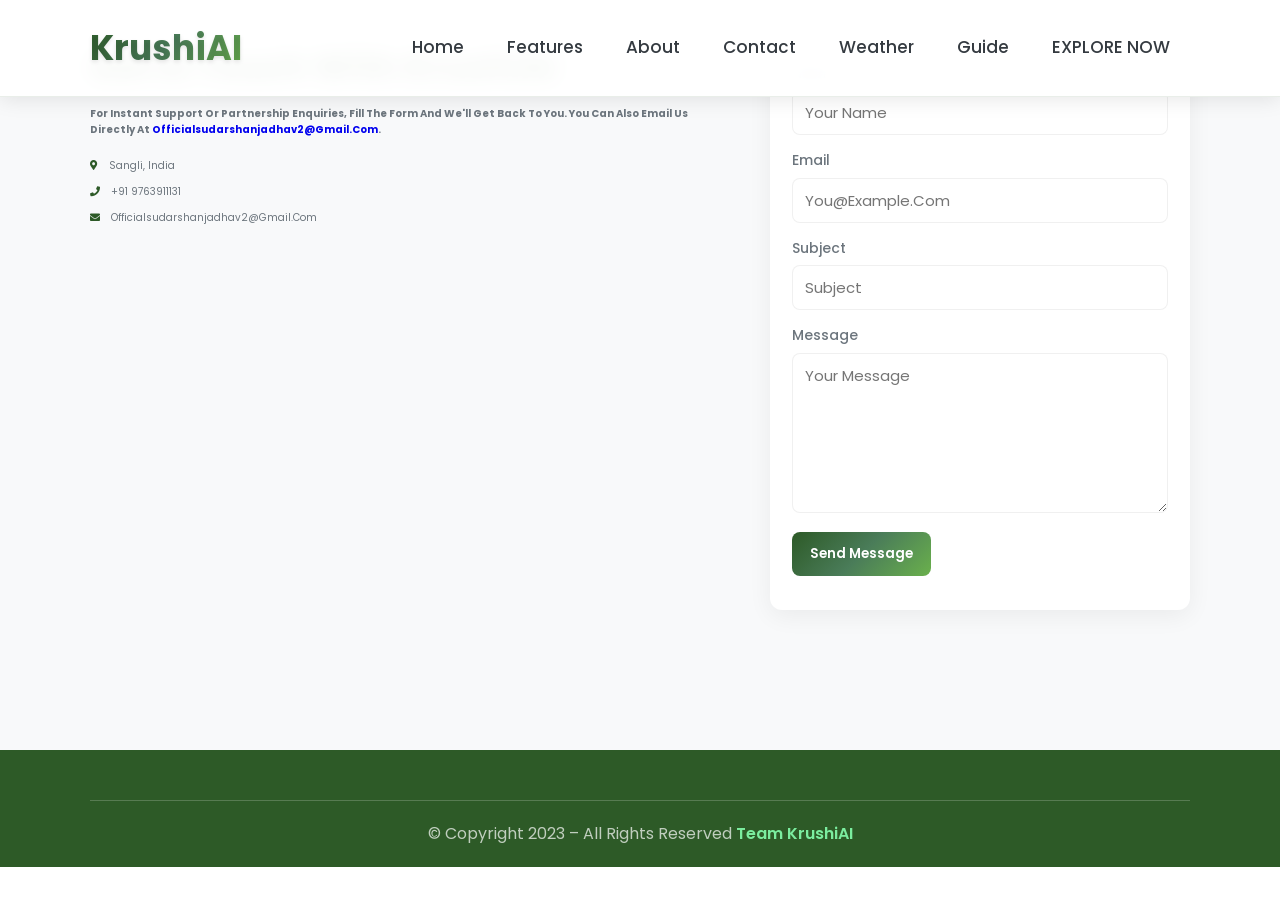
==== contact/index.html @ f76bc77a "Added" ====
<!DOCTYPE html>
<html lang="en">
  <head>
    <meta charset="utf-8" />
    <meta name="viewport" content="width=device-width, initial-scale=1" />
    <title>Contact — KrushiAI</title>
    <link rel="stylesheet" href="../css/style.css" />
    <link rel="stylesheet" href="https://cdnjs.cloudflare.com/ajax/libs/font-awesome/5.15.4/css/all.min.css" />
    <link rel="stylesheet" href="styles.css" />
  </head>
  <body>
    <!-- Shared header (same as site) -->
    <header class="header">
      <div class="logo">
        <a href="../index.html"><h1>KrushiAI</h1></a>
      </div>

      <nav class="navbar">
        <a href="../index.html">Home</a>
        <a href="../index.html">Features</a>
        <a href="../index.html">About</a>
        <a href="#footer">Contact</a>
        <a href="../KrushiAI-Weather-Forecast/index.html">Weather</a>
        <a href="../guide/index.html">Guide</a>
        <a href="../explore/index.html">EXPLORE NOW</a>
      </nav>

      <div class="fas fa-bars" id="menu-btn"></div>
    </header>

    <main class="contact-page">
      <section class="contact-hero">
        <div class="container">
          <div class="contact-grid">
            <div class="contact-info">
              <h1>Get in Touch with KrushiAI</h1>
              <p><b>
                For instant support or partnership enquiries, fill the form and
                we'll get back to you. You can also email us directly at
                <a href="mailto:officialsudarshanjadhav2@gmail.com">officialsudarshanjadhav2@gmail.com</a>.
              </b></p>

              <ul class="contact-list">
                <li><i class="fas fa-map-marker-alt"></i> Sangli, India</li>
                <li><i class="fas fa-phone"></i> +91 9763911131</li>
                <li><i class="fas fa-envelope"></i> officialsudarshanjadhav2@gmail.com</li>
              </ul>
            </div>

            <div class="contact-form-card">
              <form id="contactForm" class="contact-form" novalidate>
                <div class="form-row">
                  <label for="name">Name</label>
                  <input id="name" name="name" type="text" placeholder="Your name" required />
                </div>

                <div class="form-row">
                  <label for="email">Email</label>
                  <input id="email" name="email" type="email" placeholder="you@example.com" required />
                </div>

                <div class="form-row">
                  <label for="subject">Subject</label>
                  <input id="subject" name="subject" type="text" placeholder="Subject" />
                </div>

                <div class="form-row">
                  <label for="message">Message</label>
                  <textarea id="message" name="message" rows="6" placeholder="Your message" required></textarea>
                </div>

                <div class="form-actions">
                  <button type="submit" class="card-btn">Send Message</button>
                </div>

                <div id="formStatus" class="form-status" aria-live="polite"></div>
              </form>
            </div>
          </div>
        </div>
      </section>
    </main>

    <footer class="footer" id="footer">
      <div class="credit">© Copyright 2023 – All Rights Reserved <span>Team KrushiAI</span></div>
    </footer>

    <script>
      // Simple client-side validation + demonstration submission
      document.getElementById('contactForm').addEventListener('submit', function (e) {
        e.preventDefault();
        const status = document.getElementById('formStatus');
        const name = document.getElementById('name').value.trim();
        const email = document.getElementById('email').value.trim();
        const message = document.getElementById('message').value.trim();

        if (!name || !email || !message) {
          status.textContent = 'Please fill in required fields.';
          status.style.color = '#dc2626';
          return;
        }

        // Fake submission for demo — replace with real API endpoint as needed
        status.textContent = 'Sending message...';
        status.style.color = '';

        setTimeout(() => {
          status.textContent = 'Thanks — your message has been sent.';
          status.style.color = 'green';
          document.getElementById('contactForm').reset();
        }, 900);
      });
    </script>
  </body>
</html>
---- css/style.css ----
/* Import Google Fonts */
@import url('https://fonts.googleapis.com/css2?family=Poppins:wght@100;300;400;500;600;700;800;900&display=swap');
@import url('https://fonts.googleapis.com/css2?family=Inter:wght@300;400;500;600;700&display=swap');

/* CSS Variables for consistent theming */
:root {
  --primary-green: #2d5a27;
  --secondary-green: #4a7c59;
  --accent-green: #6ab04c;
  --light-green: #7bed9f;
  --dark-green: #1e3a1a;
  --earth-brown: #8b4513;
  --warm-yellow: #f39c12;
  --sky-blue: #3498db;
  --white: #ffffff;
  --light-gray: #f8f9fa;
  --medium-gray: #6c757d;
  --dark-gray: #343a40;
  --shadow: rgba(0, 0, 0, 0.1);
  --shadow-dark: rgba(0, 0, 0, 0.2);
  --gradient-green: linear-gradient(135deg, #2d5a27, #4a7c59, #6ab04c);
  --gradient-earth: linear-gradient(135deg, #8b4513, #a0522d, #cd853f);
}

/* Global Styles */
* {
  font-family: 'Poppins', sans-serif;
  margin: 0;
  padding: 0;
  box-sizing: border-box;
  outline: none;
  border: none;
  text-decoration: none;
  text-transform: capitalize;
  transition: all 0.3s cubic-bezier(0.4, 0, 0.2, 1);
}

*::selection {
  background: var(--accent-green);
  color: var(--white);
}

html {
  font-size: 62.5%;
  overflow-x: hidden;
  scroll-padding-top: 9rem;
  scroll-behavior: smooth;
}

body {
  background: var(--white);
  line-height: 1.6;
  color: var(--dark-gray);
}

/* Scrollbar Styling */
::-webkit-scrollbar {
  width: 10px;
}

::-webkit-scrollbar-track {
  background: var(--light-gray);
}

::-webkit-scrollbar-thumb {
  background: var(--gradient-green);
  border-radius: 50px;
}

::-webkit-scrollbar-thumb:hover {
  background: var(--dark-green);
}

/* Header Styles */
.header {
  position: fixed;
  top: 0;
  left: 0;
  right: 0;
  z-index: 1000;
  display: flex;
  align-items: center;
  justify-content: space-between;
  padding: 2rem 7%;
  background: rgba(255, 255, 255, 0.95);
  backdrop-filter: blur(10px);
  border-bottom: 1px solid rgba(45, 90, 39, 0.1);
  box-shadow: 0 2px 20px var(--shadow);
}

.header.active {
  background: var(--white);
  box-shadow: 0 2px 30px var(--shadow-dark);
}

.header .logo h1 {
  font-size: 3.5rem;
  color: var(--primary-green);
  font-weight: 700;
  background: var(--gradient-green);
  -webkit-background-clip: text;
  background-clip: text;
  -webkit-text-fill-color: transparent;
  text-shadow: 0 2px 4px var(--shadow);
}

.header .navbar a {
  font-size: 1.7rem;
  margin: 0 1rem;
  color: var(--dark-gray);
  font-weight: 500;
  position: relative;
  padding: 0.5rem 1rem;
}

.header .navbar a:hover {
  color: var(--primary-green);
}

.header .navbar a::before {
  content: '';
  position: absolute;
  bottom: 0;
  left: 50%;
  width: 0;
  height: 3px;
  background: var(--gradient-green);
  transform: translateX(-50%);
  transition: width 0.3s ease;
}

.header .navbar a:hover::before {
  width: 100%;
}

.header .navbar .btn {
  background: var(--gradient-green);
  color: var(--white);
  padding: 1rem 2.5rem;
  border-radius: 50px;
  font-weight: 600;
  margin-left: 1rem;
  box-shadow: 0 4px 15px rgba(45, 90, 39, 0.3);
}

.header .navbar .btn:hover {
  transform: translateY(-2px);
  box-shadow: 0 6px 20px rgba(45, 90, 39, 0.4);
}

#menu-btn {
  font-size: 2.5rem;
  cursor: pointer;
  color: var(--primary-green);
  display: none;
}

/* Home Section */
.home {
  display: flex;
  align-items: center;
  flex-wrap: wrap;
  gap: 1.5rem;
  padding: 12rem 7% 8rem;
  min-height: 100vh;
  background: linear-gradient(135deg, #f8f9fa 0%, #e9ecef 100%);
  position: relative;
  overflow: hidden;
}

.home::before {
  content: '';
  position: absolute;
  top: 0;
  left: 0;
  right: 0;
  bottom: 0;
  background: url('data:image/svg+xml,<svg xmlns="http://www.w3.org/2000/svg" viewBox="0 0 1000 1000"><defs><pattern id="grain" width="100" height="100" patternUnits="userSpaceOnUse"><circle cx="50" cy="50" r="1" fill="%23acc83c" opacity="0.1"/></pattern></defs><rect width="100%" height="100%" fill="url(%23grain)"/></svg>');
  opacity: 0.3;
  pointer-events: none;
}

.home .content {
  flex: 1 1 45rem;
  z-index: 2;
}

.home .content h1 {
  font-size: 6rem;
  color: var(--primary-green);
  font-weight: 800;
  line-height: 1.1;
  margin-bottom: 2rem;
  background: var(--gradient-green);
  -webkit-background-clip: text;
  background-clip: text;
  -webkit-text-fill-color: transparent;
  text-shadow: 0 4px 8px var(--shadow);
}

.home .content p {
  font-size: 2.2rem;
  color: var(--medium-gray);
  font-weight: 400;
  line-height: 1.6;
  margin-bottom: 3rem;
  font-family: 'Inter', sans-serif;
}

.home-btn {
  display: inline-block;
  padding: 1.5rem 4rem;
  font-size: 1.8rem;
  color: var(--white);
  background: var(--gradient-green);
  border-radius: 50px;
  font-weight: 600;
  box-shadow: 0 6px 20px rgba(45, 90, 39, 0.3);
  position: relative;
  overflow: hidden;
}

.home-btn::before {
  content: '';
  position: absolute;
  top: 0;
  left: -100%;
  width: 100%;
  height: 100%;
  background: linear-gradient(90deg, transparent, rgba(255, 255, 255, 0.3), transparent);
  transition: left 0.5s ease;
}

.home-btn:hover::before {
  left: 100%;
}

.home-btn:hover {
  transform: translateY(-3px);
  box-shadow: 0 10px 30px rgba(45, 90, 39, 0.4);
}

.home .image {
  flex: 1 1 45rem;
  z-index: 2;
}

.home .image img {
  width: 100%;
  height: auto;
  border-radius: 20px;
  box-shadow: 0 10px 40px var(--shadow-dark);
  filter: brightness(1.1) contrast(1.05);
}

/* Features Section */
.features {
  padding: 8rem 7%;
  background: var(--white);
}

.heading {
  text-align: center;
  padding-bottom: 5rem;
}

.heading h1 {
  font-size: 4.5rem;
  color: var(--primary-green);
  font-weight: 700;
  margin-bottom: 2rem;
  position: relative;
}

.heading h1::after {
  content: '';
  position: absolute;
  bottom: -1rem;
  left: 50%;
  transform: translateX(-50%);
  width: 10rem;
  height: 4px;
  background: var(--gradient-green);
  border-radius: 2px;
}

.heading p {
  font-size: 1.8rem;
  color: var(--medium-gray);
  line-height: 1.8;
  max-width: 80rem;
  margin: 0 auto;
  font-family: 'Inter', sans-serif;
}

/* Button Container */
.button-container0 {
  display: flex;
  justify-content: center;
  flex-wrap: wrap;
  gap: 2rem;
  margin: 5rem 0;
}

.buttonn {
  padding: 1.2rem 2.5rem;
  font-size: 1.6rem;
  color: var(--primary-green);
  background: var(--white);
  border: 2px solid var(--primary-green);
  border-radius: 50px;
  font-weight: 500;
  cursor: pointer;
  transition: all 0.3s ease;
  position: relative;
  overflow: hidden;
}

.buttonn::before {
  content: '';
  position: absolute;
  top: 0;
  left: -100%;
  width: 100%;
  height: 100%;
  background: var(--gradient-green);
  transition: left 0.3s ease;
  z-index: -1;
}

.buttonn:hover::before,
.buttonn.active::before {
  left: 0;
}

.buttonn:hover,
.buttonn.active {
  color: var(--white);
  transform: translateY(-2px);
  box-shadow: 0 5px 15px rgba(45, 90, 39, 0.3);
}

/* Features Row */
.features .row {
  display: flex;
  align-items: center;
  flex-wrap: wrap;
  gap: 3rem;
  margin: 5rem 0;
}

.features .row .image {
  flex: 1 1 45rem;
}

.features .row .image img {
  width: 100%;
  height: auto;
  border-radius: 15px;
  box-shadow: 0 8px 30px var(--shadow);
  transition: transform 0.3s ease;
}

.features .row .image img:hover {
  transform: scale(1.02);
}

.rounded-corner-image {
  border-radius: 20px !important;
  object-fit: cover;
  filter: brightness(1.05) contrast(1.1);
}

.features .row .content {
  flex: 1 1 45rem;
  padding: 2rem;
}

.features .row .content h1 {
  font-size: 3.5rem;
  color: var(--primary-green);
  font-weight: 700;
  margin-bottom: 2rem;
  line-height: 1.2;
}

.features .row .content p {
  font-size: 1.7rem;
  color: var(--medium-gray);
  line-height: 1.8;
  margin-bottom: 3rem;
  font-family: 'Inter', sans-serif;
}

.all-btn {
  display: inline-block;
  padding: 1.2rem 3rem;
  font-size: 1.6rem;
  color: var(--white);
  background: var(--gradient-green);
  border-radius: 50px;
  font-weight: 600;
  box-shadow: 0 4px 15px rgba(45, 90, 39, 0.3);
  position: relative;
  overflow: hidden;
}

.all-btn:hover {
  transform: translateY(-2px);
  box-shadow: 0 6px 20px rgba(45, 90, 39, 0.4);
}

/* About Section */
.about {
  padding: 8rem 7%;
  background: linear-gradient(135deg, #f8f9fa 0%, #e9ecef 100%);
}

.about .box-container {
  display: grid;
  grid-template-columns: repeat(auto-fit, minmax(30rem, 1fr));
  gap: 3rem;
  margin-top: 5rem;
}

.about .box {
  background: var(--white);
  border-radius: 20px;
  padding: 3rem;
  text-align: center;
  box-shadow: 0 8px 30px var(--shadow);
  transition: transform 0.3s ease, box-shadow 0.3s ease;
  position: relative;
  overflow: hidden;
}

.about .box::before {
  content: '';
  position: absolute;
  top: 0;
  left: 0;
  width: 100%;
  height: 4px;
  background: var(--gradient-green);
}

.about .box:hover {
  transform: translateY(-10px);
  box-shadow: 0 15px 40px var(--shadow-dark);
}

.about .box img {
  width: 12rem;
  height: 12rem;
  border-radius: 50%;
  object-fit: cover;
  margin-bottom: 2rem;
  border: 4px solid var(--accent-green);
  transition: transform 0.3s ease;
}

.about .box:hover img {
  transform: scale(1.1);
}

.about .box h3 {
  font-size: 2.2rem;
  color: var(--primary-green);
  font-weight: 600;
  margin-bottom: 1rem;
}

.about .box p {
  font-size: 1.5rem;
  color: var(--medium-gray);
  margin-bottom: 2rem;
  line-height: 1.6;
}

.about .box a {
  display: inline-block;
  margin: 0 0.5rem;
}

.about .box a i {
  display: inline-block;
  width: 4rem;
  height: 4rem;
  line-height: 4rem;
  border-radius: 50%;
  color: var(--white);
  font-size: 1.8rem;
  transition: transform 0.3s ease, box-shadow 0.3s ease;
}

.about .box a i.fa-instagram {
  background: linear-gradient(45deg, #f09433, #e6683c, #dc2743, #cc2366, #bc1888);
}

.about .box a i.fa-linkedin,
.about .box a i.fa-linkedin-in {
  background: #0077b5;
}

.about .box a i.fa-github {
  background: var(--dark-gray);
}

.about .box a:hover i {
  transform: translateY(-3px);
  box-shadow: 0 5px 15px rgba(0, 0, 0, 0.3);
}

/* Footer Section */
.footer {
  background: var(--primary-green);
  padding: 5rem 7% 2rem;
  color: var(--white);
}

.footer .box-container {
  display: grid;
  grid-template-columns: repeat(auto-fit, minmax(25rem, 1fr));
  gap: 3rem;
  margin-bottom: 3rem;
}

.footer .box h3 {
  font-size: 2.2rem;
  font-weight: 600;
  margin-bottom: 2rem;
  color: var(--light-green);
}

.footer .box a {
  display: block;
  font-size: 1.6rem;
  color: rgba(255, 255, 255, 0.8);
  margin: 1rem 0;
  transition: all 0.3s ease;
  padding: 0.5rem 0;
}

.footer .box a:hover {
  color: var(--light-green);
  padding-left: 2rem;
}

.footer .box a i {
  margin-right: 1rem;
  color: var(--light-green);
}

.footer .social-links {
  text-align: center;
  margin: 3rem 0;
  padding: 2rem 0;
  border-top: 1px solid rgba(255, 255, 255, 0.2);
}

.footer .social-links a {
  display: inline-block;
  width: 5rem;
  height: 5rem;
  line-height: 5rem;
  border-radius: 50%;
  color: var(--white);
  font-size: 2rem;
  margin: 0 1rem;
  background: rgba(255, 255, 255, 0.1);
  transition: all 0.3s ease;
}

.footer .social-links a:hover {
  background: var(--light-green);
  transform: translateY(-3px);
  box-shadow: 0 5px 15px rgba(0, 0, 0, 0.3);
}

.footer .credit {
  text-align: center;
  font-size: 1.6rem;
  color: rgba(255, 255, 255, 0.7);
  padding-top: 2rem;
  border-top: 1px solid rgba(255, 255, 255, 0.2);
}

.footer .credit span {
  color: var(--light-green);
  font-weight: 600;
}

/* Responsive Design */
@media (max-width: 991px) {
  html {
    font-size: 55%;
  }

  .header {
    padding: 2rem;
  }

  section {
    padding: 5rem 2rem;
  }
}

@media (max-width: 768px) {
  #menu-btn {
    display: initial;
  }

  .header .navbar {
    position: absolute;
    top: 115%;
    right: 2rem;
    border-radius: 1rem;
    box-shadow: 0 1rem 3rem var(--shadow-dark);
    width: 30rem;
    border: 1px solid rgba(0, 0, 0, 0.1);
    background: var(--white);
    transform: scale(0);
    opacity: 0;
    transform-origin: top right;
    transition: all 0.3s ease;
  }

  .header .navbar.active {
    transform: scale(1);
    opacity: 1;
  }

  .header .navbar a {
    font-size: 2rem;
    display: block;
    margin: 2.5rem;
  }

  .header .navbar .btn {
    margin-left: 2.5rem;
  }

  .home .content h1 {
    font-size: 4.5rem;
  }

  .home .content p {
    font-size: 2rem;
  }

  .heading h1 {
    font-size: 3.5rem;
  }

  .features .row .content h1 {
    font-size: 2.8rem;
  }

  .button-container0 {
    flex-direction: column;
    align-items: center;
  }

  .buttonn {
    width: 90%;
    text-align: center;
  }
}

@media (max-width: 450px) {
  html {
    font-size: 50%;
  }

  .home .content h1 {
    font-size: 4rem;
  }

  .about .box-container {
    grid-template-columns: 1fr;
  }

  .footer .box-container {
    grid-template-columns: 1fr;
  }
}

/* Animation Classes */
@keyframes fadeInUp {
  from {
    opacity: 0;
    transform: translateY(30px);
  }
  to {
    opacity: 1;
    transform: translateY(0);
  }
}

@keyframes fadeInLeft {
  from {
    opacity: 0;
    transform: translateX(-30px);
  }
  to {
    opacity: 1;
    transform: translateX(0);
  }
}

@keyframes fadeInRight {
  from {
    opacity: 0;
    transform: translateX(30px);
  }
  to {
    opacity: 1;
    transform: translateX(0);
  }
}

.animate-on-scroll {
  opacity: 0;
  animation: fadeInUp 0.8s ease forwards;
}

/* Loading Animation */
.loading {
  position: relative;
  overflow: hidden;
}

.loading::after {
  content: '';
  position: absolute;
  top: 0;
  left: -100%;
  width: 100%;
  height: 100%;
  background: linear-gradient(90deg, transparent, rgba(255, 255, 255, 0.4), transparent);
  animation: loading 1.5s infinite;
}

@keyframes loading {
  0% { left: -100%; }
  100% { left: 100%; }
}

/* Utility Classes */
.text-center { text-align: center; }
.text-left { text-align: left; }
.text-right { text-align: right; }

.mt-1 { margin-top: 1rem; }
.mt-2 { margin-top: 2rem; }
.mt-3 { margin-top: 3rem; }

.mb-1 { margin-bottom: 1rem; }
.mb-2 { margin-bottom: 2rem; }
.mb-3 { margin-bottom: 3rem; }

.p-1 { padding: 1rem; }
.p-2 { padding: 2rem; }
.p-3 { padding: 3rem; }

/* Print Styles */
@media print {
  * {
    box-shadow: none !important;
    text-shadow: none !important;
  }
  
  .header,
  .footer {
    display: none;
  }
  
  body {
    font-size: 12pt;
    line-height: 1.5;
  }
}
---- contact/styles.css ----
/* Page-specific tweaks for Contact page — builds on ../css/style.css */

:root {
  --contact-max-width: 1100px;
}

.contact-page {
  padding: 40px 20px 80px;
  background: var(--light-gray);
  min-height: calc(100vh - 150px);
}

.container {
  max-width: var(--contact-max-width);
  margin: 0 auto;
}

.contact-grid {
  display: grid;
  grid-template-columns: 1fr 420px;
  gap: 40px;
  align-items: start;
}

.contact-info h1 {
  font-size: 34px;
  margin-bottom: 12px;
  color: var(--primary-green);
}

.contact-info p {
  color: var(--medium-gray);
  margin-bottom: 20px;
}

.contact-list {
  list-style: none;
  padding: 0;
  margin: 0;
}

.contact-list li {
  margin: 10px 0;
  color: var(--medium-gray);
}

.contact-list i {
  margin-right: 8px;
  color: var(--primary-green);
}

.contact-form-card {
  background: var(--white);
  border-radius: 12px;
  padding: 22px;
  box-shadow: 0 6px 24px rgba(0,0,0,0.06);
}

.contact-form .form-row {
  margin-bottom: 14px;
}

.contact-form label {
  display: block;
  margin-bottom: 6px;
  font-size: 14px;
  color: var(--medium-gray);
  font-weight: 500;
}

.contact-form input,
.contact-form textarea {
  width: 100%;
  padding: 10px 12px;
  border: 1px solid rgba(0,0,0,0.06);
  border-radius: 8px;
  font-size: 15px;
  transition: border-color 0.3s ease;
}

.contact-form input:focus,
.contact-form textarea:focus {
  outline: none;
  border-color: var(--primary-green);
  box-shadow: 0 0 0 2px rgba(45, 90, 39, 0.1);
}

.form-actions {
  margin-top: 10px;
}

.card-btn {
  background: var(--gradient-green);
  color: var(--white);
  padding: 12px 18px;
  border-radius: 8px;
  border: none;
  cursor: pointer;
  font-weight: 600;
  transition: all 0.3s ease;
}

.card-btn:hover {
  transform: translateY(-2px);
  box-shadow: 0 4px 15px rgba(45, 90, 39, 0.3);
}

.form-status {
  margin-top: 12px;
  font-size: 14px;
  font-weight: 500;
}

@media (max-width: 900px) {
  .contact-grid {
    grid-template-columns: 1fr;
  }

  #menu-btn {
    display: block;
  }
}

@media (max-width: 768px) {
  .contact-page {
    padding: 20px 10px 60px;
  }

  .contact-grid {
    gap: 20px;
  }

  .contact-info h1 {
    font-size: 28px;
  }

  .contact-form-card {
    padding: 18px;
  }
}
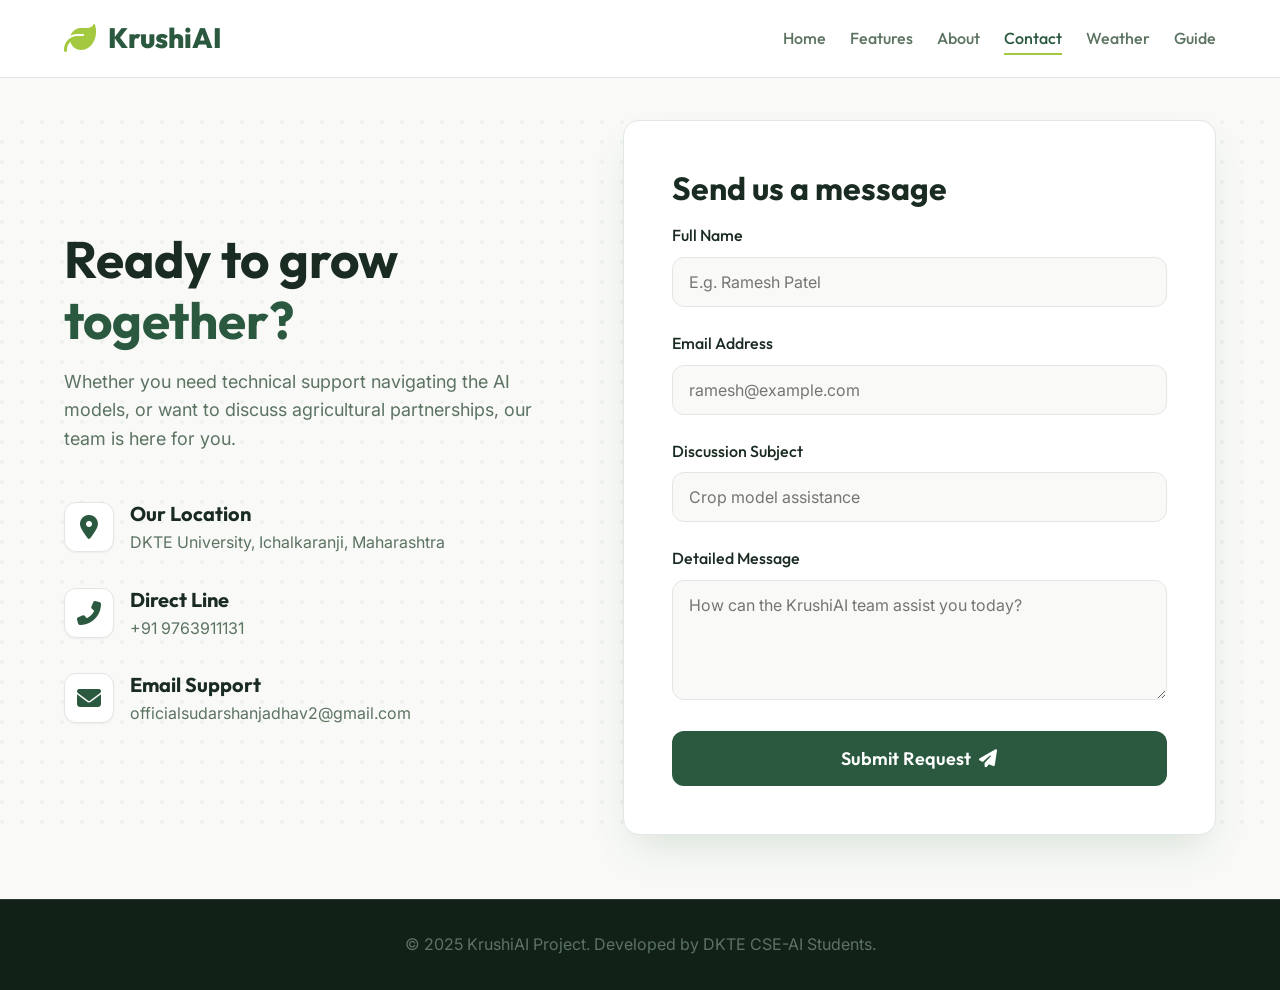
==== commit 01af0b14: "Updates Code" ====
--- a/contact/index.html
+++ b/contact/index.html
@@ -1,115 +1,486 @@
 <!DOCTYPE html>
 <html lang="en">
-  <head>
-    <meta charset="utf-8" />
-    <meta name="viewport" content="width=device-width, initial-scale=1" />
-    <title>Contact — KrushiAI</title>
-    <link rel="stylesheet" href="../css/style.css" />
-    <link rel="stylesheet" href="https://cdnjs.cloudflare.com/ajax/libs/font-awesome/5.15.4/css/all.min.css" />
-    <link rel="stylesheet" href="styles.css" />
-  </head>
-  <body>
-    <!-- Shared header (same as site) -->
-    <header class="header">
-      <div class="logo">
-        <a href="../index.html"><h1>KrushiAI</h1></a>
-      </div>
-
-      <nav class="navbar">
-        <a href="../index.html">Home</a>
-        <a href="../index.html">Features</a>
-        <a href="../index.html">About</a>
-        <a href="#footer">Contact</a>
-        <a href="../KrushiAI-Weather-Forecast/index.html">Weather</a>
-        <a href="../guide/index.html">Guide</a>
-        <a href="../explore/index.html">EXPLORE NOW</a>
-      </nav>
-
-      <div class="fas fa-bars" id="menu-btn"></div>
+<head>
+    <meta charset="UTF-8">
+    <meta name="viewport" content="width=device-width, initial-scale=1.0">
+    <title>Contact Us - KrushiAI</title>
+    <!-- Google Fonts -->
+    <link href="https://fonts.googleapis.com/css2?family=Outfit:wght@400;500;600;700;800&family=Inter:wght@400;500;600&display=swap" rel="stylesheet">
+    <!-- FontAwesome -->
+    <link rel="stylesheet" href="https://cdnjs.cloudflare.com/ajax/libs/font-awesome/6.4.0/css/all.min.css">
+    
+    <style>
+        /* Design System / Tokens */
+        :root {
+            --primary-color: #2B593F;
+            --secondary-color: #4E8752;
+            --accent-color: #A3C940;
+            --bg-color: #F9FAF7;
+            --surface-color: #FFFFFF;
+            --text-primary: #1A2B22;
+            --text-muted: #5C7362;
+            --border-color: #E1E8E3;
+            
+            --success: #16A34A;
+            --warning: #D97706;
+            --error: #DC2626;
+
+            --font-headings: 'Outfit', sans-serif;
+            --font-body: 'Inter', sans-serif;
+
+            --space-xs: 4px;
+            --space-sm: 8px;
+            --space-md: 16px;
+            --space-lg: 24px;
+            --space-xl: 32px;
+            --space-2xl: 48px;
+            --space-3xl: 64px;
+
+            --radius-md: 12px;
+            --radius-lg: 16px;
+            --radius-full: 9999px;
+
+            --shadow-sm: 0 1px 2px 0 rgba(0, 0, 0, 0.05);
+            --shadow-md: 0 4px 6px -1px rgba(0, 0, 0, 0.05), 0 2px 4px -2px rgba(0, 0, 0, 0.05);
+            --shadow-lg: 0 10px 25px -3px rgba(0, 0, 0, 0.05), 0 4px 6px -4px rgba(0, 0, 0, 0.05);
+            --shadow-float: 0 20px 40px -10px rgba(43, 89, 63, 0.15);
+        }
+
+        /* Reset & Base */
+        * { margin: 0; padding: 0; box-sizing: border-box; scroll-behavior: smooth; }
+        body {
+            font-family: var(--font-body);
+            background-color: var(--bg-color);
+            color: var(--text-primary);
+            line-height: 1.6;
+            overflow-x: hidden;
+            display: flex;
+            flex-direction: column;
+            min-height: 100vh;
+        }
+
+        a { text-decoration: none; color: inherit; }
+        ul { list-style: none; }
+        
+        h1, h2, h3 { font-family: var(--font-headings); line-height: 1.2; color: var(--text-primary); }
+        p { color: var(--text-muted); }
+
+        .container { max-width: 1280px; margin: 0 auto; width: 100%; }
+
+        /* Navigation */
+        .header {
+            position: fixed;
+            top: 0; left: 0; width: 100%;
+            background: rgba(255, 255, 255, 0.95);
+            backdrop-filter: blur(10px);
+            display: flex; justify-content: space-between; align-items: center;
+            padding: var(--space-md) 5%;
+            z-index: 1000;
+            border-bottom: 1px solid var(--border-color);
+            transition: all 0.3s ease;
+        }
+
+        .header.scrolled { padding: var(--space-sm) 5%; box-shadow: var(--shadow-md); }
+
+        .logo {
+            display: flex; align-items: center; gap: 12px;
+            color: var(--primary-color);
+            font-family: var(--font-headings);
+            font-size: 1.75rem; font-weight: 800;
+        }
+        .logo i { color: var(--accent-color); font-size: 2rem; }
+
+        .navbar { display: flex; gap: var(--space-lg); align-items: center; }
+        .navbar a {
+            font-family: var(--font-headings); font-weight: 500;
+            color: var(--text-muted); transition: color 0.3s ease; position: relative;
+        }
+        .navbar a:hover, .navbar a.active { color: var(--primary-color); }
+        .navbar a::after {
+            content: ''; position: absolute; bottom: -4px; left: 0;
+            width: 0%; height: 2px; background: var(--accent-color); transition: width 0.3s ease;
+        }
+        .navbar a:hover::after, .navbar a.active::after { width: 100%; }
+
+        .menu-btn { display: none; font-size: 1.5rem; color: var(--primary-color); cursor: pointer; }
+
+        /* Contact Section */
+        .contact-page {
+            flex-grow: 1;
+            padding-top: 120px; /* offset for header */
+            padding-bottom: var(--space-3xl);
+            display: flex;
+            align-items: center;
+        }
+
+        .contact-grid {
+            display: grid;
+            grid-template-columns: 1fr 1.2fr;
+            gap: var(--space-3xl);
+            padding: 0 5%;
+            background: url('data:image/svg+xml,<svg width="20" height="20" xmlns="http://www.w3.org/2000/svg"><circle cx="2" cy="2" r="2" fill="%232b593f" fill-opacity="0.05"/></svg>');
+            border-radius: var(--radius-lg);
+        }
+
+        .contact-info {
+            padding: var(--space-xl) 0;
+            display: flex;
+            flex-direction: column;
+            justify-content: center;
+        }
+
+        .contact-info h1 {
+            font-size: clamp(2.5rem, 4vw, 3.5rem);
+            margin-bottom: var(--space-md);
+        }
+        .contact-info h1 span { color: var(--primary-color); }
+
+        .contact-info > p {
+            font-size: 1.125rem;
+            margin-bottom: var(--space-2xl);
+            max-width: 480px;
+        }
+
+        .contact-list {
+            display: flex;
+            flex-direction: column;
+            gap: var(--space-xl);
+        }
+
+        .contact-list li {
+            display: flex;
+            align-items: flex-start;
+            gap: var(--space-md);
+        }
+
+        .icon-box {
+            width: 50px;
+            height: 50px;
+            border-radius: var(--radius-md);
+            background: var(--surface-color);
+            box-shadow: var(--shadow-sm);
+            border: 1px solid var(--border-color);
+            display: flex;
+            align-items: center;
+            justify-content: center;
+            font-size: 1.5rem;
+            color: var(--primary-color);
+            flex-shrink: 0;
+        }
+
+        .contact-text h3 {
+            font-size: 1.25rem;
+            margin-bottom: 4px;
+        }
+        .contact-text a {
+            color: var(--text-muted);
+            transition: color 0.3s;
+        }
+        .contact-text a:hover { color: var(--primary-color); }
+
+        /* Form Card */
+        .contact-form-card {
+            background: var(--surface-color);
+            padding: var(--space-2xl);
+            border-radius: var(--radius-lg);
+            box-shadow: var(--shadow-float);
+            border: 1px solid var(--border-color);
+        }
+
+        .contact-form-card h2 {
+            font-size: 2rem;
+            margin-bottom: var(--space-md);
+        }
+
+        .form-row {
+            margin-bottom: var(--space-lg);
+        }
+
+        .form-row label {
+            display: block;
+            font-family: var(--font-headings);
+            font-weight: 500;
+            margin-bottom: 8px;
+            color: var(--text-primary);
+        }
+
+        .form-row input,
+        .form-row textarea {
+            width: 100%;
+            padding: 14px 16px;
+            background: var(--bg-color);
+            border: 1px solid var(--border-color);
+            border-radius: var(--radius-md);
+            font-family: var(--font-body);
+            font-size: 1rem;
+            color: var(--text-primary);
+            transition: all 0.3s ease;
+        }
+
+        .form-row input:focus,
+        .form-row textarea:focus {
+            outline: none;
+            border-color: var(--primary-color);
+            box-shadow: 0 0 0 4px rgba(43, 89, 63, 0.1);
+            background: var(--surface-color);
+        }
+
+        .form-row textarea { resize: vertical; min-height: 120px; }
+
+        .btn-submit {
+            width: 100%;
+            display: inline-flex;
+            justify-content: center;
+            align-items: center;
+            gap: 8px;
+            padding: 16px 28px;
+            background-color: var(--primary-color);
+            color: white;
+            border-radius: var(--radius-md);
+            font-family: var(--font-headings);
+            font-weight: 600;
+            font-size: 1.125rem;
+            transition: all 0.3s ease;
+            cursor: pointer;
+            border: none;
+        }
+
+        .btn-submit:hover {
+            background-color: var(--secondary-color);
+            transform: translateY(-2px);
+            box-shadow: var(--shadow-md);
+        }
+
+        .form-status {
+            margin-top: var(--space-md);
+            padding: 14px;
+            border-radius: var(--radius-md);
+            font-family: var(--font-body);
+            font-weight: 500;
+            display: none;
+            text-align: center;
+        }
+
+        .form-status.error {
+            display: block;
+            background: rgba(220, 38, 38, 0.1);
+            color: var(--error);
+            border: 1px solid rgba(220, 38, 38, 0.2);
+        }
+
+        .form-status.success {
+            display: block;
+            background: rgba(22, 163, 74, 0.1);
+            color: var(--success);
+            border: 1px solid rgba(22, 163, 74, 0.2);
+        }
+
+        /* Footer */
+        .footer {
+            background-color: #122118;
+            color: rgba(255, 255, 255, 0.7);
+            padding: var(--space-xl) 5%;
+            text-align: center;
+            border-top: 1px solid rgba(255,255,255,0.1);
+        }
+
+        /* Responsive */
+        @media (max-width: 992px) {
+            .contact-grid {
+                grid-template-columns: 1fr;
+                gap: var(--space-xl);
+                padding: var(--space-md) 0;
+                background: none;
+            }
+            .contact-info { padding: 0 5%; text-align: center; }
+            .contact-info > p { margin: 0 auto var(--space-xl) auto; }
+            .contact-list { align-items: center; }
+            .contact-list li { flex-direction: column; align-items: center; text-align: center; }
+        }
+
+        @media (max-width: 768px) {
+            .navbar {
+                position: fixed; top: 70px; left: -100%; width: 100%; height: calc(100vh - 70px);
+                background: white; flex-direction: column; justify-content: center; gap: var(--space-xl);
+                transition: left 0.4s ease; box-shadow: var(--shadow-lg);
+            }
+            .navbar.active { left: 0; }
+            .menu-btn { display: block; }
+            .contact-form-card { padding: var(--space-xl) var(--space-md); border-radius: 0; border-left: none; border-right: none;}
+        }
+    </style>
+</head>
+<body>
+
+    <!-- Header -->
+    <header class="header" id="header">
+        <a href="../index.html" class="logo">
+            <i class="fas fa-leaf"></i> KrushiAI
+        </a>
+        
+        <nav class="navbar" id="navbar">
+            <a href="../index.html">Home</a>
+            <a href="../index.html#features">Features</a>
+            <a href="../index.html#about">About</a>
+            <a href="index.html" class="active">Contact</a>
+            <a href="../KrushiAI-Weather-Forecast/index.html">Weather</a>
+            <a href="../guide/index.html">Guide</a>
+        </nav>
+
+        <div class="menu-btn" id="menu-btn">
+            <i class="fas fa-bars"></i>
+        </div>
     </header>
 
     <main class="contact-page">
-      <section class="contact-hero">
+        <div class="container contact-grid">
+            
+            <div class="contact-info">
+                <h1>Ready to grow <br><span>together?</span></h1>
+                <p>Whether you need technical support navigating the AI models, or want to discuss agricultural partnerships, our team is here for you.</p>
+
+                <ul class="contact-list">
+                    <li>
+                        <div class="icon-box"><i class="fas fa-map-marker-alt"></i></div>
+                        <div class="contact-text">
+                            <h3>Our Location</h3>
+                            <a href="#">DKTE University, Ichalkaranji, Maharashtra</a>
+                        </div>
+                    </li>
+                    <li>
+                        <div class="icon-box"><i class="fas fa-phone-alt"></i></div>
+                        <div class="contact-text">
+                            <h3>Direct Line</h3>
+                            <a href="tel:+919763911131">+91 9763911131</a>
+                        </div>
+                    </li>
+                    <li>
+                        <div class="icon-box"><i class="fas fa-envelope"></i></div>
+                        <div class="contact-text">
+                            <h3>Email Support</h3>
+                            <a href="mailto:officialsudarshanjadhav2@gmail.com">officialsudarshanjadhav2@gmail.com</a>
+                        </div>
+                    </li>
+                </ul>
+            </div>
+
+            <div class="contact-form-card">
+                <h2>Send us a message</h2>
+                <form id="contactForm" novalidate onsubmit="return handleFormSubmit(event)">
+                    <div class="form-row">
+                        <label for="name">Full Name</label>
+                        <input type="text" id="name" name="name" placeholder="E.g. Ramesh Patel" required>
+                    </div>
+                    
+                    <div class="form-row">
+                        <label for="email">Email Address</label>
+                        <input type="email" id="email" name="email" placeholder="ramesh@example.com" required>
+                    </div>
+
+                    <div class="form-row">
+                        <label for="subject">Discussion Subject</label>
+                        <input type="text" id="subject" name="subject" placeholder="Crop model assistance" required>
+                    </div>
+
+                    <div class="form-row">
+                        <label for="message">Detailed Message</label>
+                        <textarea id="message" name="message" placeholder="How can the KrushiAI team assist you today?" required></textarea>
+                    </div>
+
+                    <button type="submit" class="btn-submit" id="submitBtn">
+                        Submit Request <i class="fas fa-paper-plane"></i>
+                    </button>
+
+                    <div id="formStatus" class="form-status"></div>
+                </form>
+            </div>
+
+        </div>
+    </main>
+
+    <!-- Footer -->
+    <footer class="footer">
         <div class="container">
-          <div class="contact-grid">
-            <div class="contact-info">
-              <h1>Get in Touch with KrushiAI</h1>
-              <p><b>
-                For instant support or partnership enquiries, fill the form and
-                we'll get back to you. You can also email us directly at
-                <a href="mailto:officialsudarshanjadhav2@gmail.com">officialsudarshanjadhav2@gmail.com</a>.
-              </b></p>
-
-              <ul class="contact-list">
-                <li><i class="fas fa-map-marker-alt"></i> Sangli, India</li>
-                <li><i class="fas fa-phone"></i> +91 9763911131</li>
-                <li><i class="fas fa-envelope"></i> officialsudarshanjadhav2@gmail.com</li>
-              </ul>
-            </div>
-
-            <div class="contact-form-card">
-              <form id="contactForm" class="contact-form" novalidate>
-                <div class="form-row">
-                  <label for="name">Name</label>
-                  <input id="name" name="name" type="text" placeholder="Your name" required />
-                </div>
-
-                <div class="form-row">
-                  <label for="email">Email</label>
-                  <input id="email" name="email" type="email" placeholder="you@example.com" required />
-                </div>
-
-                <div class="form-row">
-                  <label for="subject">Subject</label>
-                  <input id="subject" name="subject" type="text" placeholder="Subject" />
-                </div>
-
-                <div class="form-row">
-                  <label for="message">Message</label>
-                  <textarea id="message" name="message" rows="6" placeholder="Your message" required></textarea>
-                </div>
-
-                <div class="form-actions">
-                  <button type="submit" class="card-btn">Send Message</button>
-                </div>
-
-                <div id="formStatus" class="form-status" aria-live="polite"></div>
-              </form>
-            </div>
-          </div>
+            <p>&copy; 2025 KrushiAI Project. Developed by DKTE CSE-AI Students.</p>
         </div>
-      </section>
-    </main>
-
-    <footer class="footer" id="footer">
-      <div class="credit">© Copyright 2023 – All Rights Reserved <span>Team KrushiAI</span></div>
     </footer>
 
     <script>
-      // Simple client-side validation + demonstration submission
-      document.getElementById('contactForm').addEventListener('submit', function (e) {
-        e.preventDefault();
-        const status = document.getElementById('formStatus');
-        const name = document.getElementById('name').value.trim();
-        const email = document.getElementById('email').value.trim();
-        const message = document.getElementById('message').value.trim();
-
-        if (!name || !email || !message) {
-          status.textContent = 'Please fill in required fields.';
-          status.style.color = '#dc2626';
-          return;
-        }
-
-        // Fake submission for demo — replace with real API endpoint as needed
-        status.textContent = 'Sending message...';
-        status.style.color = '';
-
-        setTimeout(() => {
-          status.textContent = 'Thanks — your message has been sent.';
-          status.style.color = 'green';
-          document.getElementById('contactForm').reset();
-        }, 900);
-      });
+        document.addEventListener('DOMContentLoaded', () => {
+            const menuBtn = document.getElementById('menu-btn');
+            const navbar = document.getElementById('navbar');
+            const header = document.getElementById('header');
+
+            // Mobile menu toggle
+            menuBtn.addEventListener('click', () => {
+                navbar.classList.toggle('active');
+                const i = menuBtn.querySelector('i');
+                if(navbar.classList.contains('active')) {
+                    i.classList.remove('fa-bars');
+                    i.classList.add('fa-times');
+                } else {
+                    i.classList.remove('fa-times');
+                    i.classList.add('fa-bars');
+                }
+            });
+
+            // Header minimize on scroll
+            window.addEventListener('scroll', () => {
+                if (window.scrollY > 50) {
+                    header.classList.add('scrolled');
+                } else {
+                    header.classList.remove('scrolled');
+                }
+            });
+        });
+
+        // Form handling logic
+        function handleFormSubmit(e) {
+            e.preventDefault();
+            const status = document.getElementById('formStatus');
+            const btn = document.getElementById('submitBtn');
+            const name = document.getElementById('name').value.trim();
+            const email = document.getElementById('email').value.trim();
+            const message = document.getElementById('message').value.trim();
+
+            status.className = 'form-status'; // reset classes
+            
+            if (!name || !email || !message) {
+                status.textContent = 'Please fill in all required fields to proceed.';
+                status.classList.add('error');
+                return false;
+            }
+
+            // Simple email validation regex
+            if (!/^\S+@\S+\.\S+$/.test(email)) {
+                status.textContent = 'Please enter a valid email address.';
+                status.classList.add('error');
+                return false;
+            }
+
+            // Simulate form submisson
+            const originalBtnHtml = btn.innerHTML;
+            btn.innerHTML = 'Sending... <i class="fas fa-circle-notch fa-spin"></i>';
+            btn.style.opacity = '0.8';
+            btn.disabled = true;
+
+            setTimeout(() => {
+                status.textContent = 'Thank you! Your message has been successfully routed to our agriculture specialists.';
+                status.classList.add('success');
+                document.getElementById('contactForm').reset();
+                
+                btn.innerHTML = originalBtnHtml;
+                btn.style.opacity = '1';
+                btn.disabled = false;
+                
+                // Hide success message after 5 seconds
+                setTimeout(() => {
+                    status.classList.remove('success');
+                }, 5000);
+            }, 1200);
+
+            return false;
+        }
     </script>
-  </body>
+</body>
 </html>
